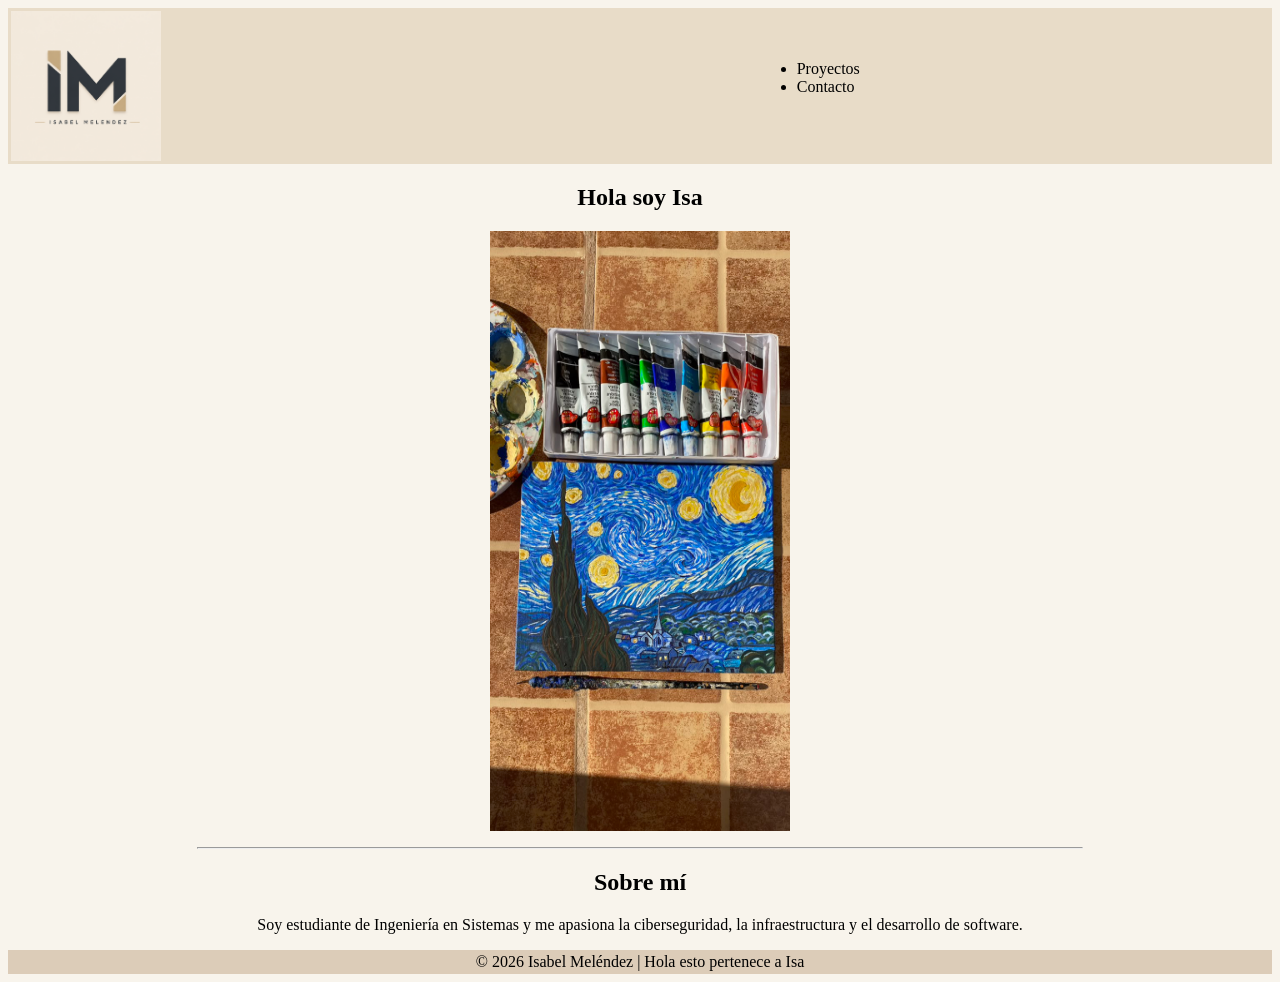
==== index.html @ e3bbd280 "agrego colores a mi plantilla" ====
<html>

<head>

    <!---meta tags----->
    <meta name="description" content="Soy Isabel Meléndez, estudiante de Ingeniería en Sistemas de la Universidad Mariano Gálvez (8.° semestre).">
    <meta property="og:type" content="website">
    <meta property="og:locale" content="es_ES || es_GT">

    <title>Bienvenido | Isabel Melendez</title>

</head>

<body bgcolor="#F8F4EC">

    <header>
        <table width="100%" bgcolor="#E8DCC8">
            <tr>
                <td>
                    <a href="../">
                        <img src="./logoIsa.png" alt="Logo de IsaCode" width="150" height="150">
                    </a>
                </td>

                <td align="left">
                    <nav>
                        <ul>
                            <li>Proyectos</li>
                            <li>Contacto</li>
                        </ul>
                    </nav>
                </td>
            </tr>
        </table>
    </header>

    <main>

        <section>
            <h1 align="center">Hola soy Isa</h1>

            <p align="center">
                <img src="./hola.jpeg" width="300" height="600">
            </p>
        </section>

        <hr width="70%"> <!-- Aquí agregué el Horizontal Rule dividiendo mis secciones -->

        <section>
            <h2 align="center">Sobre mí</h2>

            <p align="center">
                Soy estudiante de Ingeniería en Sistemas y me apasiona la
                ciberseguridad, la infraestructura y el desarrollo de software.
            </p>
        </section>

    </main>

    <footer>
        <table width="100%" bgcolor="#DCCCB8">
            <tr>
                <td align="center">
                    <p>&copy; 2026 Isabel Meléndez | Hola esto pertenece a Isa</p>
                </td>
            </tr>
        </table>
    </footer>

    <script>
        console.log("Hola mundo");
    </script>

</body>

</html>
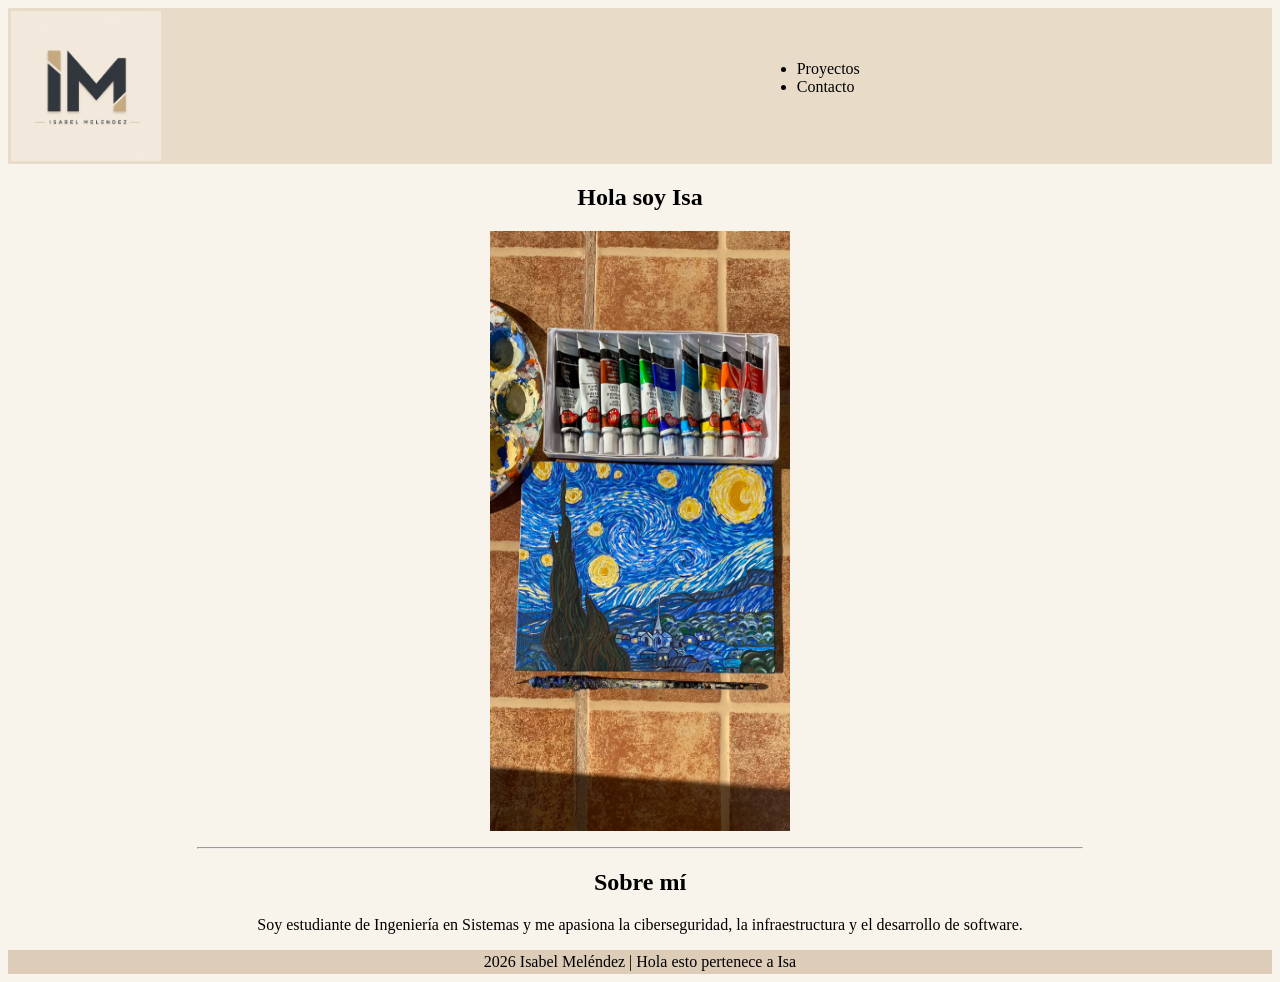
==== commit ecb43ef2: "Agregando cambios" ====
--- a/index.html
+++ b/index.html
@@ -61,7 +61,7 @@
         <table width="100%" bgcolor="#DCCCB8">
             <tr>
                 <td align="center">
-                    <p>&copy; 2026 Isabel Meléndez | Hola esto pertenece a Isa</p>
+                    <p>2026 Isabel Meléndez | Hola esto pertenece a Isa</p>
                 </td>
             </tr>
         </table>
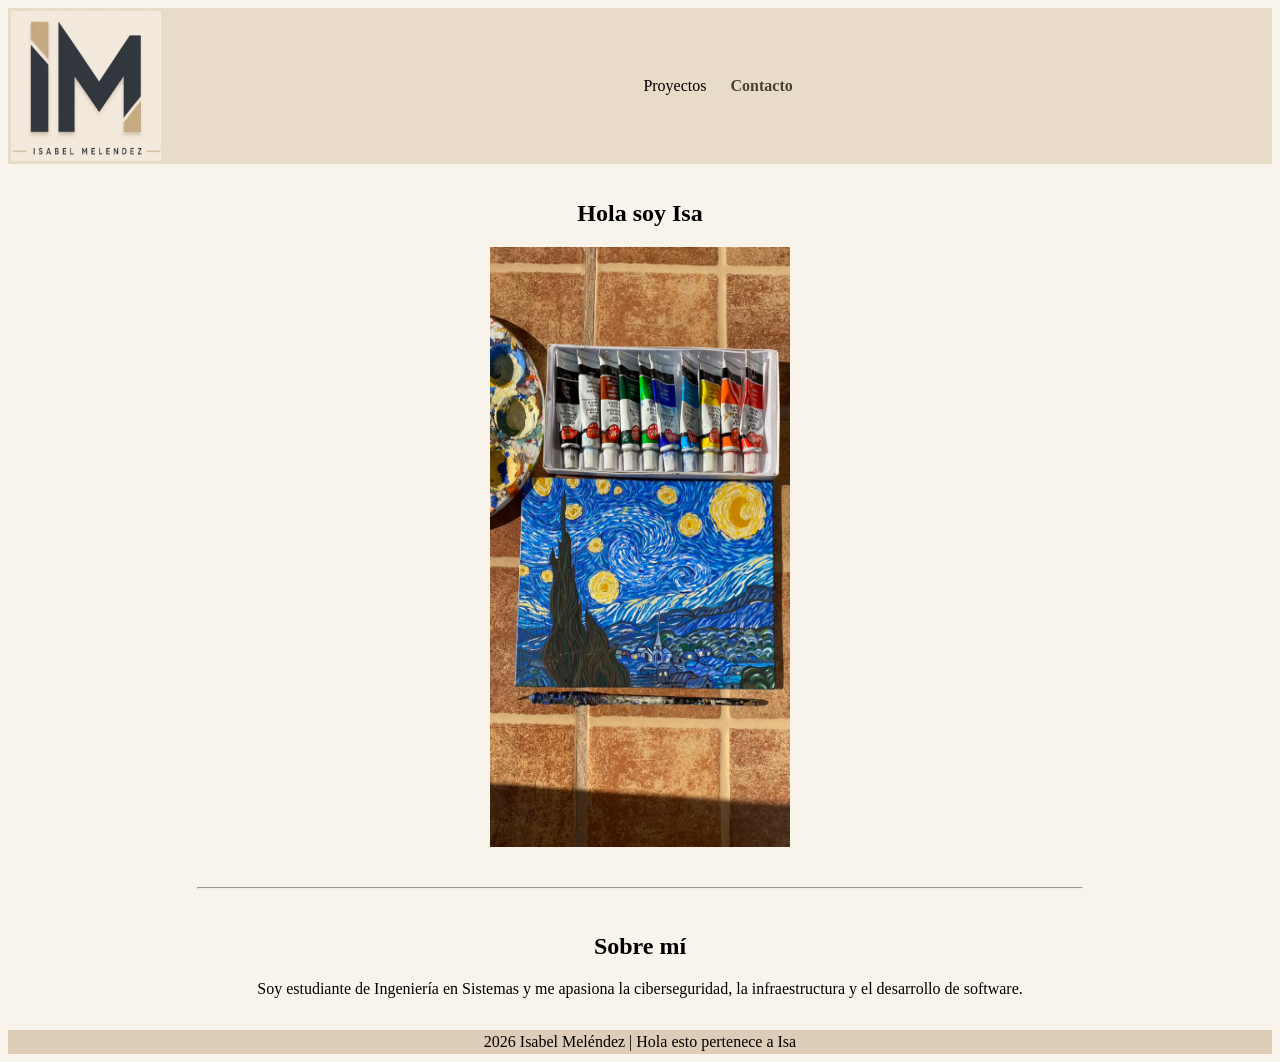
==== commit c6e75e69: "Haciendo cambios a mi index" ====
--- a/index.html
+++ b/index.html
@@ -3,11 +3,36 @@
 <head>
 
     <!---meta tags----->
+    <meta charset="UTF-8">
     <meta name="description" content="Soy Isabel Meléndez, estudiante de Ingeniería en Sistemas de la Universidad Mariano Gálvez (8.° semestre).">
     <meta property="og:type" content="website">
     <meta property="og:locale" content="es_ES || es_GT">
 
     <title>Bienvenido | Isabel Melendez</title>
+
+    <style>
+        nav ul {
+            list-style: none;
+            display: flex;
+            gap: 24px;
+            margin: 0;
+            padding: 0;
+        }
+
+        nav a {
+            text-decoration: none;
+            color: #4A3F35;
+            font-weight: bold;
+        }
+
+        nav a:hover {
+            text-decoration: underline;
+        }
+
+        section {
+            padding: 16px;
+        }
+    </style>
 
 </head>
 
@@ -26,7 +51,7 @@
                     <nav>
                         <ul>
                             <li>Proyectos</li>
-                            <li>Contacto</li>
+                            <li><a href="Formulario.html">Contacto</a></li>
                         </ul>
                     </nav>
                 </td>
@@ -73,4 +98,4 @@
 
 </body>
 
-</html>+</html>
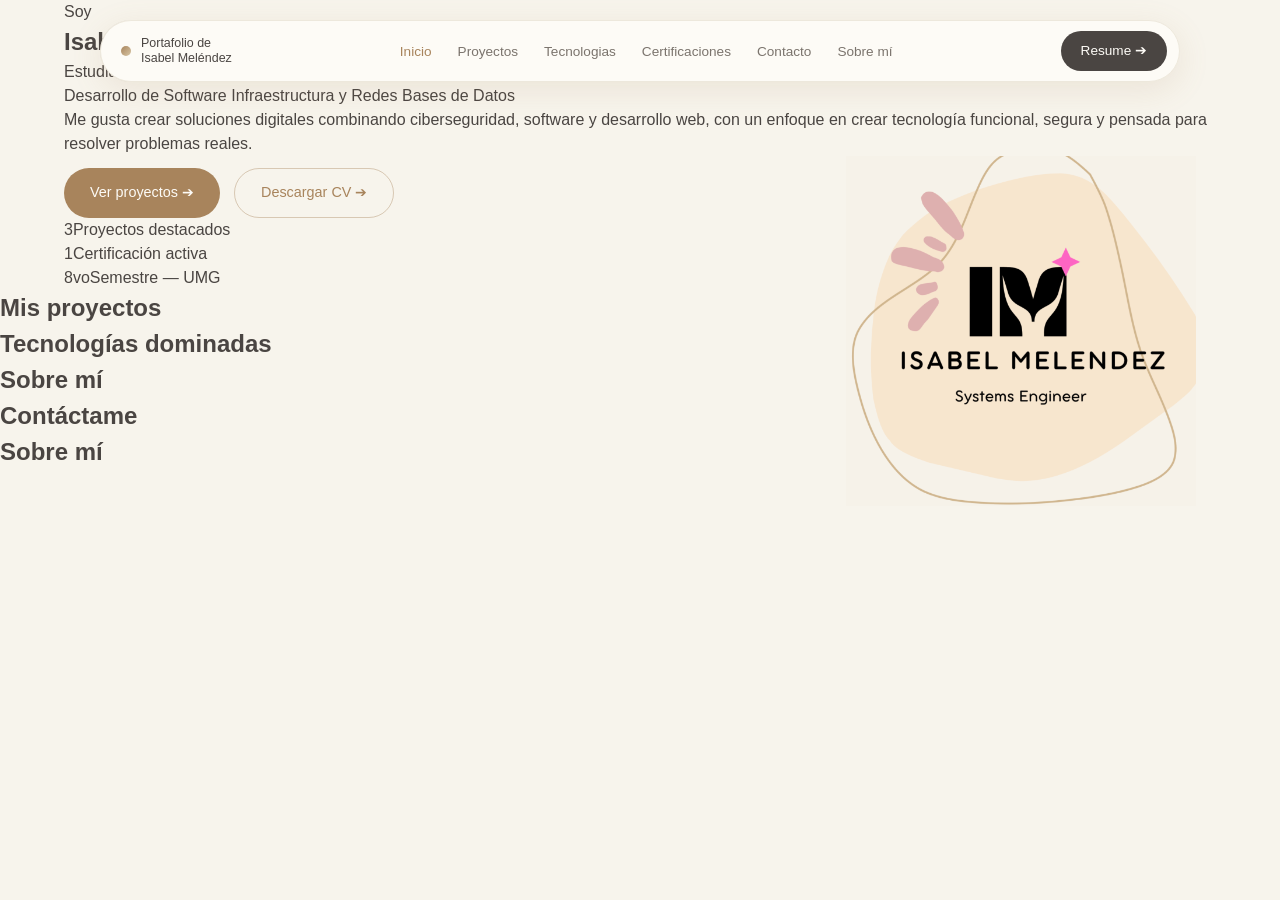
==== commit 9c32de3a: "Subiendo mis cambios" ====
--- a/index.html
+++ b/index.html
@@ -1,101 +1,106 @@
-<html>
-
+<!DOCTYPE html>
+<html lang="en">
 <head>
-
-    <!---meta tags----->
     <meta charset="UTF-8">
-    <meta name="description" content="Soy Isabel Meléndez, estudiante de Ingeniería en Sistemas de la Universidad Mariano Gálvez (8.° semestre).">
-    <meta property="og:type" content="website">
-    <meta property="og:locale" content="es_ES || es_GT">
-
-    <title>Bienvenido | Isabel Melendez</title>
-
-    <style>
-        nav ul {
-            list-style: none;
-            display: flex;
-            gap: 24px;
-            margin: 0;
-            padding: 0;
-        }
-
-        nav a {
-            text-decoration: none;
-            color: #4A3F35;
-            font-weight: bold;
-        }
-
-        nav a:hover {
-            text-decoration: underline;
-        }
-
-        section {
-            padding: 16px;
-        }
-    </style>
+    <meta name="viewport" content="width=device-width, initial-scale=1.0">
+    <title>Bienvenido | Isabel Meléndez </title>
+    <link rel="LogoIsa Icon" href="img/LogoIsa.png" type="image/png">
+    <link rel="stylesheet" href="style.css">
 
 </head>
+<body>
+    <header class="navbar" id="navbar">
+  <nav class="barra-nav">
+    <!-- el # lo que hace es declararlos como elementos unicos al momento de buscarlos -->
+    <a href="#inicio" class="nav-logo">
+      <span class="circulo-dec"></span>
+      <span class="texto-complementario">Portafolio de<br>Isabel Meléndez</span>
+    </a>
 
-<body bgcolor="#F8F4EC">
+    <ul class="nav-links" id="navLinks">
+      <li><a href="#inicio" class="nav-link active" data-nav>Inicio</a></li>
+      <li><a href="#proyectos" class="nav-link" data-nav>Proyectos</a></li>
+      <li><a href="#tecnologias" class="nav-link" data-nav>Tecnologias</a></li>
+      <li><a href="#certificaciones" class="nav-link" data-nav>Certificaciones</a></li>
+      <li><a href="#contacto" class="nav-link" data-nav>Contacto</a></li>
+      <li><a href="#sobre-mi" class="nav-link" data-nav>Sobre mí</a></li>
+    </ul>
 
-    <header>
-        <table width="100%" bgcolor="#E8DCC8">
-            <tr>
-                <td>
-                    <a href="../">
-                        <img src="./logoIsa.png" alt="Logo de IsaCode" width="150" height="150">
-                    </a>
-                </td>
-
-                <td align="left">
-                    <nav>
-                        <ul>
-                            <li>Proyectos</li>
-                            <li><a href="Formulario.html">Contacto</a></li>
-                        </ul>
-                    </nav>
-                </td>
-            </tr>
-        </table>
-    </header>
+    <div class="nav-acciones">
+      <a href="recursos/CV2026_ISABEL MELENDEZ_OF.pdf" class="btn-curriculum" download>
+        Resume ➔
+      </a>
+      <button class="nav-toggle" id="navToggle" aria-label="Abrir menú">
+        <span></span><span></span><span></span>
+      </button>
+    </div>
+  </nav>
+</header>
 
     <main>
 
-        <section>
-            <h1 align="center">Hola soy Isa</h1>
+    <!-- ======== HERO O INICIO ================== -->
 
-            <p align="center">
-                <img src="./hola.jpeg" width="300" height="600">
-            </p>
-        </section>
+  <section id="inicio" class="inicio">
+  <div class="inicio-contenido">
+    <p class="saludo">Soy</p>
+    <h1><span>Isabel</span> Meléndez</h1>
+    <span class="tag-role">Estudiante de Ingeniería en Sistemas</span>
 
-        <hr width="70%"> <!-- Aquí agregué el Horizontal Rule dividiendo mis secciones -->
+    <div class="skill-row">
+      <span class="pill">Desarrollo de Software</span>
+      <span class="pill">Infraestructura y Redes</span>
+      <span class="pill">Bases de Datos</span>
+    </div>
 
-        <section>
-            <h2 align="center">Sobre mí</h2>
+    <p class="inicio-text">
+      Me gusta crear soluciones digitales combinando ciberseguridad, software y desarrollo web, con un enfoque en crear tecnología funcional, segura y pensada para resolver problemas reales.
+    </p>
 
-            <p align="center">
-                Soy estudiante de Ingeniería en Sistemas y me apasiona la
-                ciberseguridad, la infraestructura y el desarrollo de software.
-            </p>
-        </section>
+    <div class="gif-logo">
+      <img src="recursos/Logo.gif" alt="gif-logo">
+    </div>
 
-    </main>
+    <div class="btn-row">
+      <a href="#proyectos" class="btn btn--proyecto">Ver proyectos ➔</a>
+      <a href="CV2026_ISABEL MELENDEZ_OF.pdf" class="btn btn--cv" download>Descargar CV ➔</a>
+    </div>
 
-    <footer>
-        <table width="100%" bgcolor="#DCCCB8">
-            <tr>
-                <td align="center">
-                    <p>2026 Isabel Meléndez | Hola esto pertenece a Isa</p>
-                </td>
-            </tr>
-        </table>
-    </footer>
+    <div class="estadisticas">
+      <div class="stadistica"><span class="stat-num">3</span><span class="stat-label">Proyectos destacados</span></div>
+      <div class="stadistica"><span class="stat-num">1</span><span class="stat-label">Certificación activa</span></div>
+      <div class="stadistica"><span class="stat-num">8vo</span><span class="stat-label">Semestre — UMG</span></div>
+    </div>
+  </div>
+</section>
 
-    <script>
-        console.log("Hola mundo");
-    </script>
+  <section id="proyectos" class="proyectos">
+    <h2>Mis proyectos</h2>
+  </section>
+
+  <section id="tecnologias" class="habilidades">
+    <h2>Tecnologías dominadas</h2>
+  </section>
+
+  <section id="certificaciones" class="certificaciones">
+    <h2>Sobre mí</h2>
+  </section>
+
+  <section id="contacto" class="contacto">
+    <h2>Contáctame</h2>
+  </section>
+
+
+  <section id="sobre-mi" class="sobre-mi">
+    <h2>Sobre mí</h2>
+  </section>
+
+
+</main>
+
 
 </body>
-
-</html>
+   
+    
+</body>
+</html>
--- a/style.css
+++ b/style.css
@@ -0,0 +1,191 @@
+
+/* mis variables globales para mi paleta de colores y bordes :) */
+:root {
+  --cream:        #F7F4EC;
+  --cream-light:  #FDFBF6;
+  --cream-deep:   #EDE8DC;
+  --ink:          #4A4542;
+  --ink-soft:     #7B746D;
+  --accent:       #A8845C;
+  --accent-dark:  #8E6E4B;
+  --accent-soft:  #D8C6A5;
+  --accent-soft-2:#C8B28C; 
+  --titulo-font: 'Playfair Display', serif;   
+  --texto-font:  'Inter', sans-serif;        
+  --codigo-font: 'DM Mono', monospace; 
+  --borde-grande: 32px;   
+  --borde-medio:  20px;  
+  --borde-peque:  12px;   
+  --sombra-suave: 0 8px 32px rgba(168,132,92,0.14);  
+  --sombra-fuerte: 0 24px 64px rgba(168,132,92,0.20); 
+
+}
+*{ /*siguiendo el modelo de cajas*/
+    padding:0;
+    margin:0;
+    box-sizing: border-box;
+}
+
+html{ scroll-behavior: smooth; }
+
+body{
+  font-family: var(--texto-font);
+  background: var(--cream);
+  color: var(--ink);
+  line-height: 1.5;
+  overflow-x: hidden;
+}
+
+img{ max-width:100%; display:block; }
+
+a{ text-decoration:none; color:inherit; }
+
+.inicio{
+  max-width: 1200px;
+  margin: 0 auto;
+  padding: 0 24px;
+}
+
+.gif-logo img {
+  width: 350px;
+  height: 350px;
+  float: right;
+  margin-right: 20px; 
+}
+
+/* =========================================================
+   BOTONES
+   ========================================================= */
+.btn{
+  display:inline-flex; align-items:center; gap:8px;
+  padding: 13px 26px;
+  border-radius: 999px;
+  font-size: 0.9rem;
+  font-weight: 500;
+  border: none;
+  cursor: pointer;
+  transition: all .25s ease;
+  white-space: nowrap;
+}
+.btn--proyecto{ background: var(--accent); color: var(--cream-light); }
+.btn--proyecto:hover{ background: var(--accent-dark); transform: translateY(-2px); }
+.btn--cv{
+  background: transparent;
+  color: var(--accent);
+  border: 1px solid rgba(168,132,92,0.4);
+}
+.btn--cv:hover{ background: rgba(168,132,92,0.08); }
+.btn--sm{ padding: 10px 20px; font-size: 0.82rem; }
+.btn--lg{ padding: 18px 40px; font-size: 1rem; }
+.btn--icon-only{ padding: 12px; border-radius: 50%; }
+
+.btn-row{ display:flex; gap:14px; flex-wrap:wrap; margin-top: 12px; }
+
+/* =========================================================
+   NAVBAR FLOTANTE
+   ========================================================= */
+.navbar{
+  position: fixed; top: 20px; left: 0; right: 0;
+  z-index: 100;
+  display:flex; justify-content:center;
+  padding: 0 20px;
+}
+
+.barra-nav{
+  width:100%;
+  max-width: 1080px;
+  display:flex; align-items:center; justify-content:space-between;
+  gap: 20px;
+  background: var(--cream-light);
+  backdrop-filter: blur(16px);
+  border: 1px solid var(--cream-deep);
+  border-radius: 999px;
+  padding: 10px 12px 10px 20px;
+  box-shadow: var(--sombra-suave);
+  transition: box-shadow .3s ease;
+}
+
+.navbar.is-scrolled .barra-nav{ box-shadow: 0 12px 40px var(--accent-dark); }
+
+.nav-logo{ display:flex; align-items:center; gap:10px; flex-shrink:0; }
+.circulo-dec{
+  width:10px; height:10px; border-radius:50%;
+  background: linear-gradient(135deg, var(--accent), var(--accent-soft));
+  flex-shrink:0;
+  animation: pulso 1.5s infinite;
+}
+.texto-complementario{
+  font-family: var(--font-body);
+  font-size: 0.78rem;
+  line-height: 1.25;
+  color: var(--ink);
+  font-weight: 500;
+}
+
+.nav-links{
+  list-style:none;
+  display:flex; align-items:center; gap: 26px;
+}
+.nav-link{
+  font-size: 0.85rem;
+  color: var(--ink-soft);
+  transition: color .2s ease;
+  position:relative;
+}
+.nav-link:hover{ color: var(--accent); }
+.nav-link.active{ color: var(--accent); font-weight:500; }
+
+.nav-actions{ display:flex; align-items:center; gap:10px; }
+
+.btn-curriculum{
+  display:inline-flex; align-items:center; gap:6px;
+  background: var(--ink);
+  color: var(--cream-light);
+  padding: 10px 20px;
+  border-radius: 999px;
+  font-size: 0.85rem;
+  font-weight: 500;
+  transition: background .2s ease;
+}
+.btn-resume:hover{ background:var(--ink)}
+
+.nav-toggle{
+  display:none;
+  flex-direction: column;
+  gap: 5px;
+  background:none; border:none; cursor:pointer;
+  padding: 8px;
+}
+.nav-toggle span{
+  width: 20px; height: 2px;
+  background: var(--ink);
+  border-radius: 2px;
+}
+
+@media (max-width: 880px){ /*esto lo utilizo para el redimensionamiento de pantallas pequeñas y asi sea responsive en cualquier dispositivo  */
+  .nav-links{
+    position: absolute;
+    top: calc(100% + 10px);
+    left: 0; right: 0;
+    flex-direction: column;
+    align-items: flex-start;
+    gap: 4px;
+    background: rgba(253,251,246,0.98);
+    border: 1px solid rgba(168,132,92,0.14);
+    border-radius: 24px;
+    padding: 14px 22px;
+    box-shadow: var(--shadow-soft);
+    display:none;
+  }
+  .nav-links.is-open{ display:flex; }
+  .nav-link{ padding: 8px 0; width:100%; }
+  .btn-curriculum span{ display:none; }
+  .nav-toggle{ display:flex; }
+}
+
+/* para la animacion de pulso de mi navbar la chibolita */
+@keyframes pulso {
+    0% { opacity: 1; }
+    50% { opacity: 0.4; }
+    100% { opacity: 1; }
+}
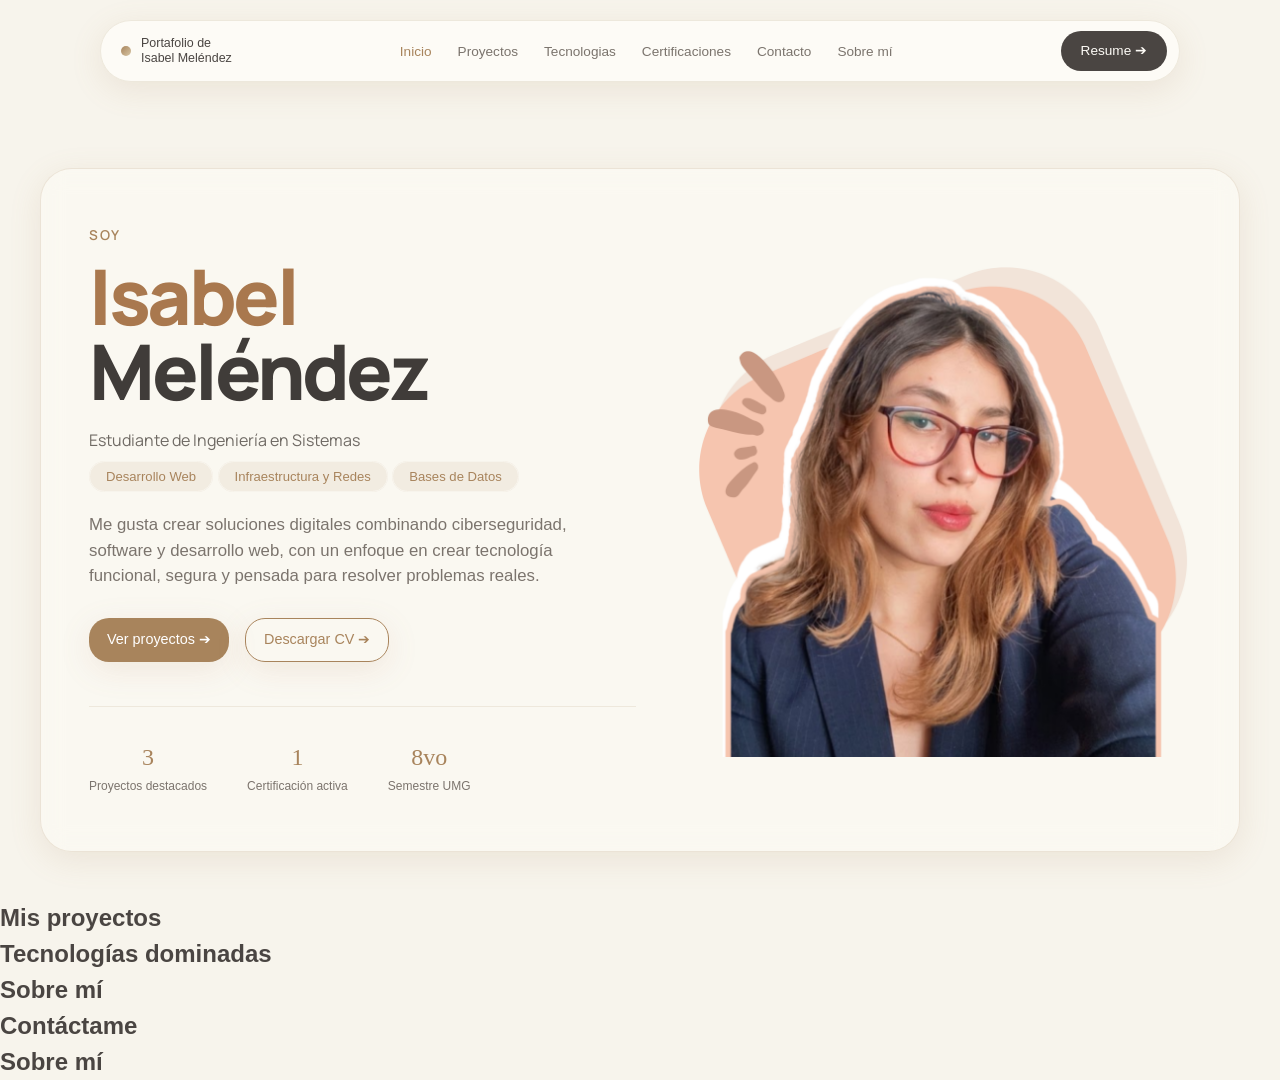
==== commit f07a97f0: "Subiendo mi hero" ====
--- a/index.html
+++ b/index.html
@@ -4,6 +4,10 @@
     <meta charset="UTF-8">
     <meta name="viewport" content="width=device-width, initial-scale=1.0">
     <title>Bienvenido | Isabel Meléndez </title>
+    <!-- importo mis librerias para mi fuente -->
+    <link rel="preconnect" href="https://fonts.googleapis.com">
+    <link rel="preconnect" href="https://fonts.gstatic.com" crossorigin>
+    <link href="https://fonts.googleapis.com/css2?family=Manrope:wght@400;500;600;700;800&display=swap" rel="stylesheet">
     <link rel="LogoIsa Icon" href="img/LogoIsa.png" type="image/png">
     <link rel="stylesheet" href="style.css">
 
@@ -38,41 +42,55 @@
 </header>
 
     <main>
+      <section id="inicio" class="presentacion">
+  <div class="contenedor-seccion grid-presentacion">
 
-    <!-- ======== HERO O INICIO ================== -->
+    <div class="texto-presentacion">
+      <span class="desc">Soy</span>
+      <h1 class="titulo"><span>Isabel</span> Meléndez</h1>
+      <span class="rol-tag">Estudiante de Ingeniería en Sistemas</span>
 
-  <section id="inicio" class="inicio">
-  <div class="inicio-contenido">
-    <p class="saludo">Soy</p>
-    <h1><span>Isabel</span> Meléndez</h1>
-    <span class="tag-role">Estudiante de Ingeniería en Sistemas</span>
+      <div class="fila-etiquetas">
+        <span class="etiqueta">Desarrollo Web</span>
+        <span class="etiqueta">Infraestructura y Redes</span>
+        <span class="etiqueta">Bases de Datos</span>
+      </div>
 
-    <div class="skill-row">
-      <span class="pill">Desarrollo de Software</span>
-      <span class="pill">Infraestructura y Redes</span>
-      <span class="pill">Bases de Datos</span>
+      <p class="descripcion-presentacion">
+        Me gusta crear soluciones digitales combinando ciberseguridad, software y desarrollo web,
+        con un enfoque en crear tecnología funcional, segura y pensada para resolver problemas reales.
+      </p>
+
+      <div class="fila-botones">
+        <a href="#proyectos" class="btn btn--proyectos">Ver proyectos ➔</a>
+        <a href="CV2026_ISABEL MELENDEZ_OF.pdf" class="btn btn--cv" download>Descargar CV ➔</a>
+      </div>
+
+      <div class="fila-estadisticas">
+        <div class="estadistica">
+          <span class="numero-estadistica">3</span>
+          <span class="etiqueta-estadistica">Proyectos destacados</span>
+        </div>
+        <div class="estadistica">
+          <span class="numero-estadistica">1</span>
+          <span class="etiqueta-estadistica">Certificación activa</span>
+        </div>
+        <div class="estadistica">
+          <span class="numero-estadistica">8vo</span>
+          <span class="etiqueta-estadistica">Semestre UMG</span>
+        </div>
+      </div>
+    </div><!-- cierra texto-presentacion -->
+
+    <div class="logoPrincipal">
+      <img src="recursos/Isa.png" alt="Isabel Meléndez" class="gif-logo">
     </div>
 
-    <p class="inicio-text">
-      Me gusta crear soluciones digitales combinando ciberseguridad, software y desarrollo web, con un enfoque en crear tecnología funcional, segura y pensada para resolver problemas reales.
-    </p>
+  </div><!-- cierra contenedor-seccion grid-presentacion -->
+</section>
+    </main>
 
-    <div class="gif-logo">
-      <img src="recursos/Logo.gif" alt="gif-logo">
-    </div>
 
-    <div class="btn-row">
-      <a href="#proyectos" class="btn btn--proyecto">Ver proyectos ➔</a>
-      <a href="CV2026_ISABEL MELENDEZ_OF.pdf" class="btn btn--cv" download>Descargar CV ➔</a>
-    </div>
-
-    <div class="estadisticas">
-      <div class="stadistica"><span class="stat-num">3</span><span class="stat-label">Proyectos destacados</span></div>
-      <div class="stadistica"><span class="stat-num">1</span><span class="stat-label">Certificación activa</span></div>
-      <div class="stadistica"><span class="stat-num">8vo</span><span class="stat-label">Semestre — UMG</span></div>
-    </div>
-  </div>
-</section>
 
   <section id="proyectos" class="proyectos">
     <h2>Mis proyectos</h2>
--- a/style.css
+++ b/style.css
@@ -1,5 +1,5 @@
-
 /* mis variables globales para mi paleta de colores y bordes :) */
+@import url('https://fonts.googleapis.com/css2?family=Manrope:wght@400;500;600;700;800&display=swap');
 :root {
   --cream:        #F7F4EC;
   --cream-light:  #FDFBF6;
@@ -46,13 +46,6 @@
   padding: 0 24px;
 }
 
-.gif-logo img {
-  width: 350px;
-  height: 350px;
-  float: right;
-  margin-right: 20px; 
-}
-
 /* =========================================================
    BOTONES
    ========================================================= */
@@ -79,8 +72,6 @@
 .btn--lg{ padding: 18px 40px; font-size: 1rem; }
 .btn--icon-only{ padding: 12px; border-radius: 50%; }
 
-.btn-row{ display:flex; gap:14px; flex-wrap:wrap; margin-top: 12px; }
-
 /* =========================================================
    NAVBAR FLOTANTE
    ========================================================= */
@@ -135,7 +126,7 @@
 .nav-link:hover{ color: var(--accent); }
 .nav-link.active{ color: var(--accent); font-weight:500; }
 
-.nav-actions{ display:flex; align-items:center; gap:10px; }
+.nav-acciones{ display:flex; align-items:center; gap:10px; }
 
 .btn-curriculum{
   display:inline-flex; align-items:center; gap:6px;
@@ -147,7 +138,7 @@
   font-weight: 500;
   transition: background .2s ease;
 }
-.btn-resume:hover{ background:var(--ink)}
+.btn-curriculum:hover{ background:var(--accent-dark); }
 
 .nav-toggle{
   display:none;
@@ -162,7 +153,7 @@
   border-radius: 2px;
 }
 
-@media (max-width: 880px){ /*esto lo utilizo para el redimensionamiento de pantallas pequeñas y asi sea responsive en cualquier dispositivo  */
+@media (max-width: 880px){ /*esto lo utilizo para el redimensionamiento de pantallas pequeñas con menu hamburguesa y asi sea responsive en cualquier dispositivo  */
   .nav-links{
     position: absolute;
     top: calc(100% + 10px);
@@ -174,7 +165,7 @@
     border: 1px solid rgba(168,132,92,0.14);
     border-radius: 24px;
     padding: 14px 22px;
-    box-shadow: var(--shadow-soft);
+    box-shadow: var(--sombra-suave);
     display:none;
   }
   .nav-links.is-open{ display:flex; }
@@ -188,4 +179,212 @@
     0% { opacity: 1; }
     50% { opacity: 0.4; }
     100% { opacity: 1; }
+}
+
+/* =========================================================
+   PRESENTACIÓN (Inicio)
+   ========================================================= */
+.presentacion {
+  position: relative;
+  min-height: 100vh;
+  display: flex;
+  align-items: center;
+  padding-top: 120px;
+  overflow: hidden;
+}
+
+/* --- grid principal --- */
+
+.contenedor-seccion.grid-presentacion {
+  display: grid;
+  grid-template-columns: 1fr;
+  gap: 60px;
+  align-items: center;
+  padding-bottom: 60px;
+  max-width: 1200px;
+  margin: 0 auto;
+  padding-left: 24px;
+  padding-right: 24px;
+
+  /* --- capa de atras para el fondo --- */
+  background: rgba(253, 251, 246, 0.55);
+  border: 1px solid rgba(168, 132, 92, 0.18);
+  border-radius: var(--borde-grande);
+  backdrop-filter: blur(12px);
+  -webkit-backdrop-filter: blur(12px);
+  box-shadow: var(--sombra-suave);
+  padding: 56px 48px;
+}
+
+@media (min-width: 960px) {
+  .contenedor-seccion.grid-presentacion {
+    grid-template-columns: 1.05fr 0.95fr;
+  }
+}
+
+/* --- texto de presentación --- */
+.texto-presentacion {
+  max-width: 600px;
+}
+
+.desc {
+    font-family: 'Manrope', sans-serif;
+    font-size: 0.85rem;
+    font-weight: 600;
+    text-transform: uppercase;
+    letter-spacing: 0.12em;
+    color: var(--accent);
+    margin-bottom: 12px;
+    display: block;
+}
+
+.titulo {
+    font-family: 'Manrope', sans-serif;
+    font-weight: 800;
+    font-size: clamp(3rem, 6vw, 5.2rem);
+    line-height: 0.98;
+    letter-spacing: -0.045em;
+    margin-bottom: 20px;
+    color: #403c39;
+}
+
+.titulo span {
+    display: block;
+    color: #a9784e;
+    letter-spacing: -0.045em;
+}
+
+.rol-tag {
+    font-family: 'Manrope', sans-serif;
+    font-size: 1rem;
+    font-weight: 400;
+    color: #6f6a64;
+    display: block;
+    margin-top: 12px;
+}
+
+/* --- habilidades (etiquetas tipo pastilla) --- */
+.fila-etiquetas {
+  display: flex;
+  flex-wrap: wrap;
+  gap: 10px;
+  margin-bottom: 24px;
+    display: block;
+    margin-top: 12px;
+}
+.etiqueta {
+  padding: 7px 16px;
+  border-radius: 999px;
+  font-size: 0.82rem;
+  background: rgba(168,132,92,0.1);
+  border: 1px solid var(--cream);
+  color: var(--accent);
+}
+
+/* --- descripción --- */
+.descripcion-presentacion {
+  font-family: var(--texto-font);
+  color: var(--ink-soft);
+  font-size: 1.05rem;
+  max-width: 520px;
+  margin-bottom: 30px;
+}
+
+/* --- botones --- */
+.fila-botones {
+  display: flex;
+  gap: 16px;
+  flex-wrap: wrap;
+  margin-top: 20px;
+}
+.btn {
+  padding: 10px 18px;
+  border-radius: var(--borde-medio);
+  font-family: var(--texto-font);
+  font-size: 0.9rem;
+  font-weight: 500;
+  text-decoration: none;
+  transition: all 0.3s ease;
+}
+.btn--proyectos {
+  background: var(--accent);
+  color: #fff;
+  box-shadow: var(--sombra-suave);
+}
+.btn--proyectos:hover {
+  background: var(--accent-dark);
+}
+.btn--cv {
+  background: transparent;
+  border: 1px solid var(--accent);
+  color: var(--accent);
+  box-shadow: var(--sombra-suave);
+}
+.btn--ghost:hover {
+  background: var(--accent-soft);
+}
+
+/* --- estadísticas --- */
+.fila-estadisticas {
+  display: flex;
+  gap: 40px;
+  margin-top: 44px;
+  padding-top: 32px;
+  border-top: 1px solid rgba(168,132,92,0.15);
+  align-items: center;  
+  text-align: center;
+}
+.estadistica {
+  display: flex;
+  flex-direction: column;
+}
+.numero-estadistica {
+  font-family: var(--titulo-font);
+  font-size: 1.5rem;
+  color: var(--accent);
+}
+.etiqueta-estadistica {
+  font-family: var(--texto-font);
+  font-size: 0.75rem;
+  color: var(--ink-soft);
+  margin-top: 2px;
+}
+
+/* --- logo / gif --- */
+.logoPrincipal{
+  position: relative;
+  display: flex;
+  justify-content: center;
+  align-items: center;
+}
+
+.gif-logo{
+  width: min(800px, 90vw);
+  height: auto;
+  aspect-ratio: 1 / 1;
+}
+/* esto es para el manejo responsive asi mi foto se ve primero al cargarlo en tablet o celular */
+@media (max-width: 959px) {
+  .logoPrincipal {
+    order: -1; /* la foto sube arriba del texto en móvil/tablet */
+    margin-bottom: 20px;
+  }
+}
+
+@media (max-width: 600px) {
+  .titulo {
+    font-size: clamp(2.2rem, 10vw, 3rem);
+  }
+  .fila-estadisticas {
+    flex-wrap: wrap;
+    gap: 20px;
+  }
+  .fila-botones {
+    flex-direction: column;
+    width: 100%;
+  }
+  .btn {
+    width: 100%;
+    text-align: center;
+  }
 }
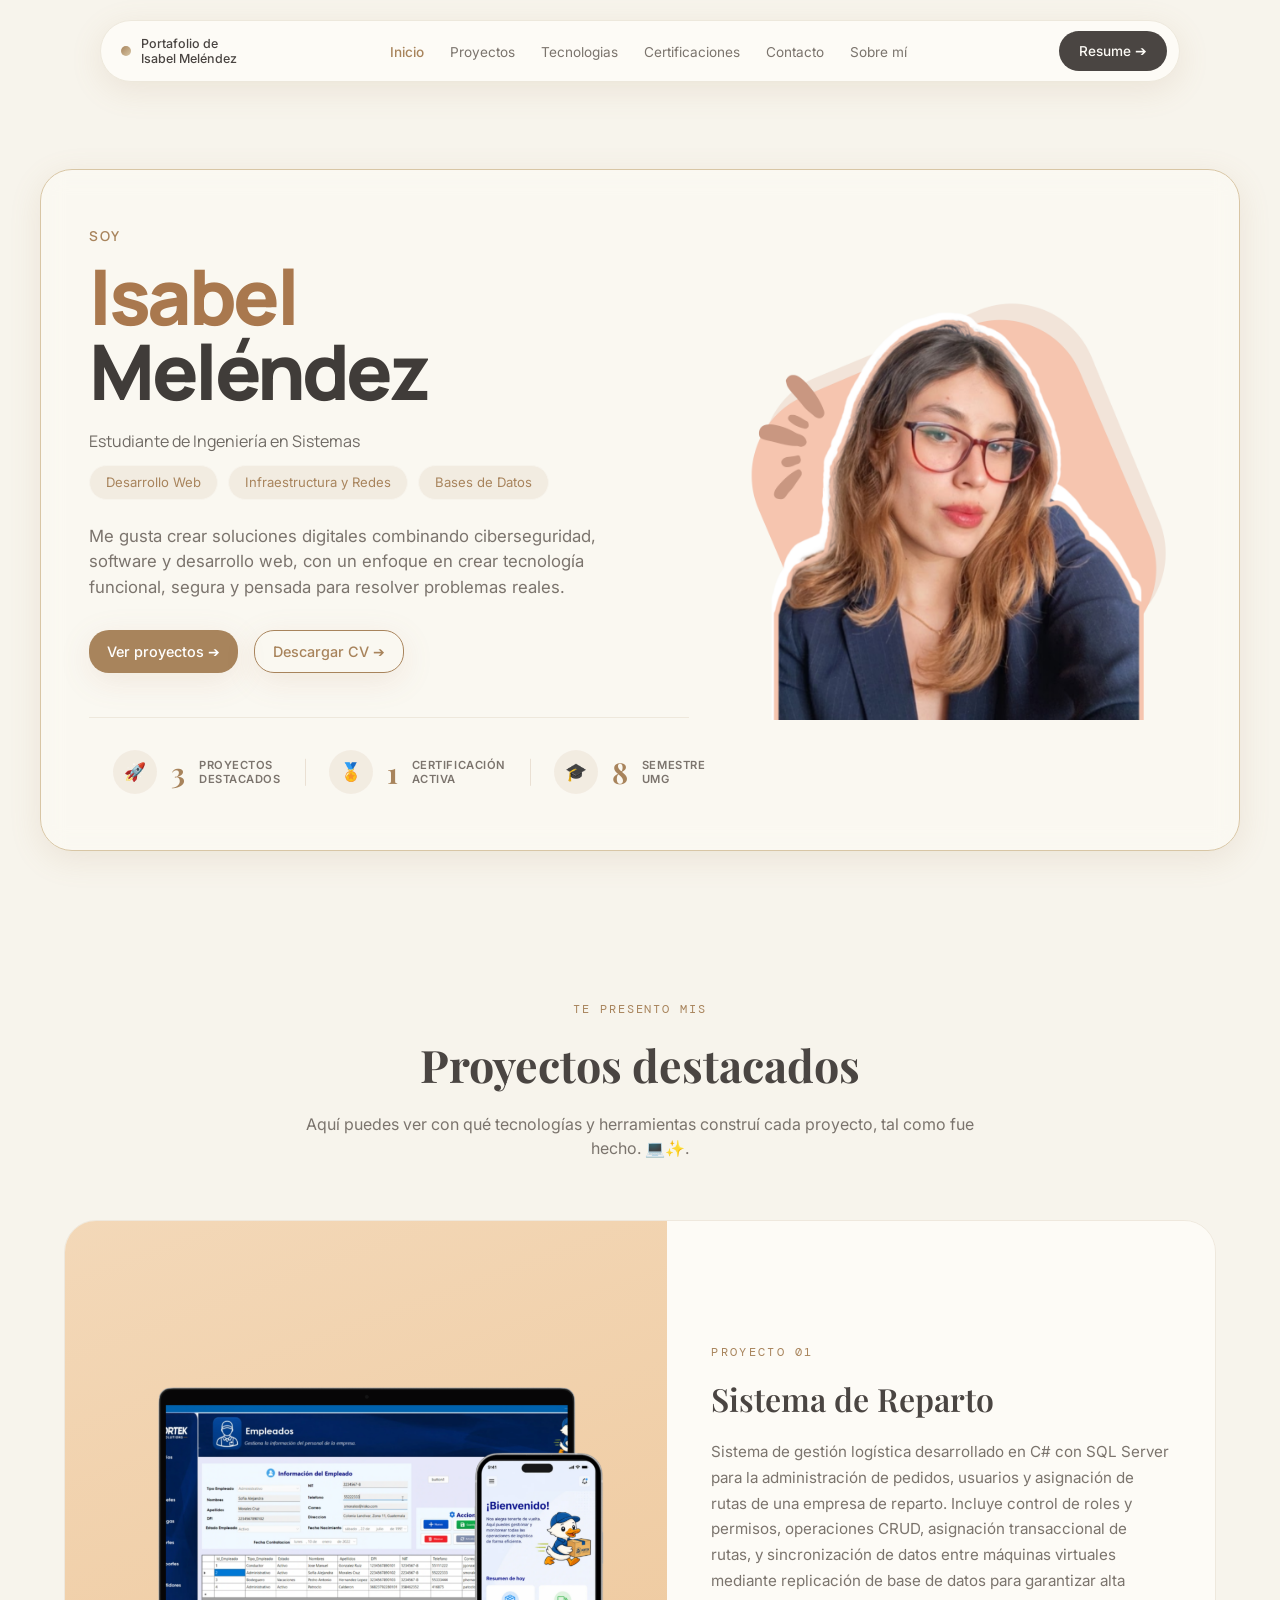
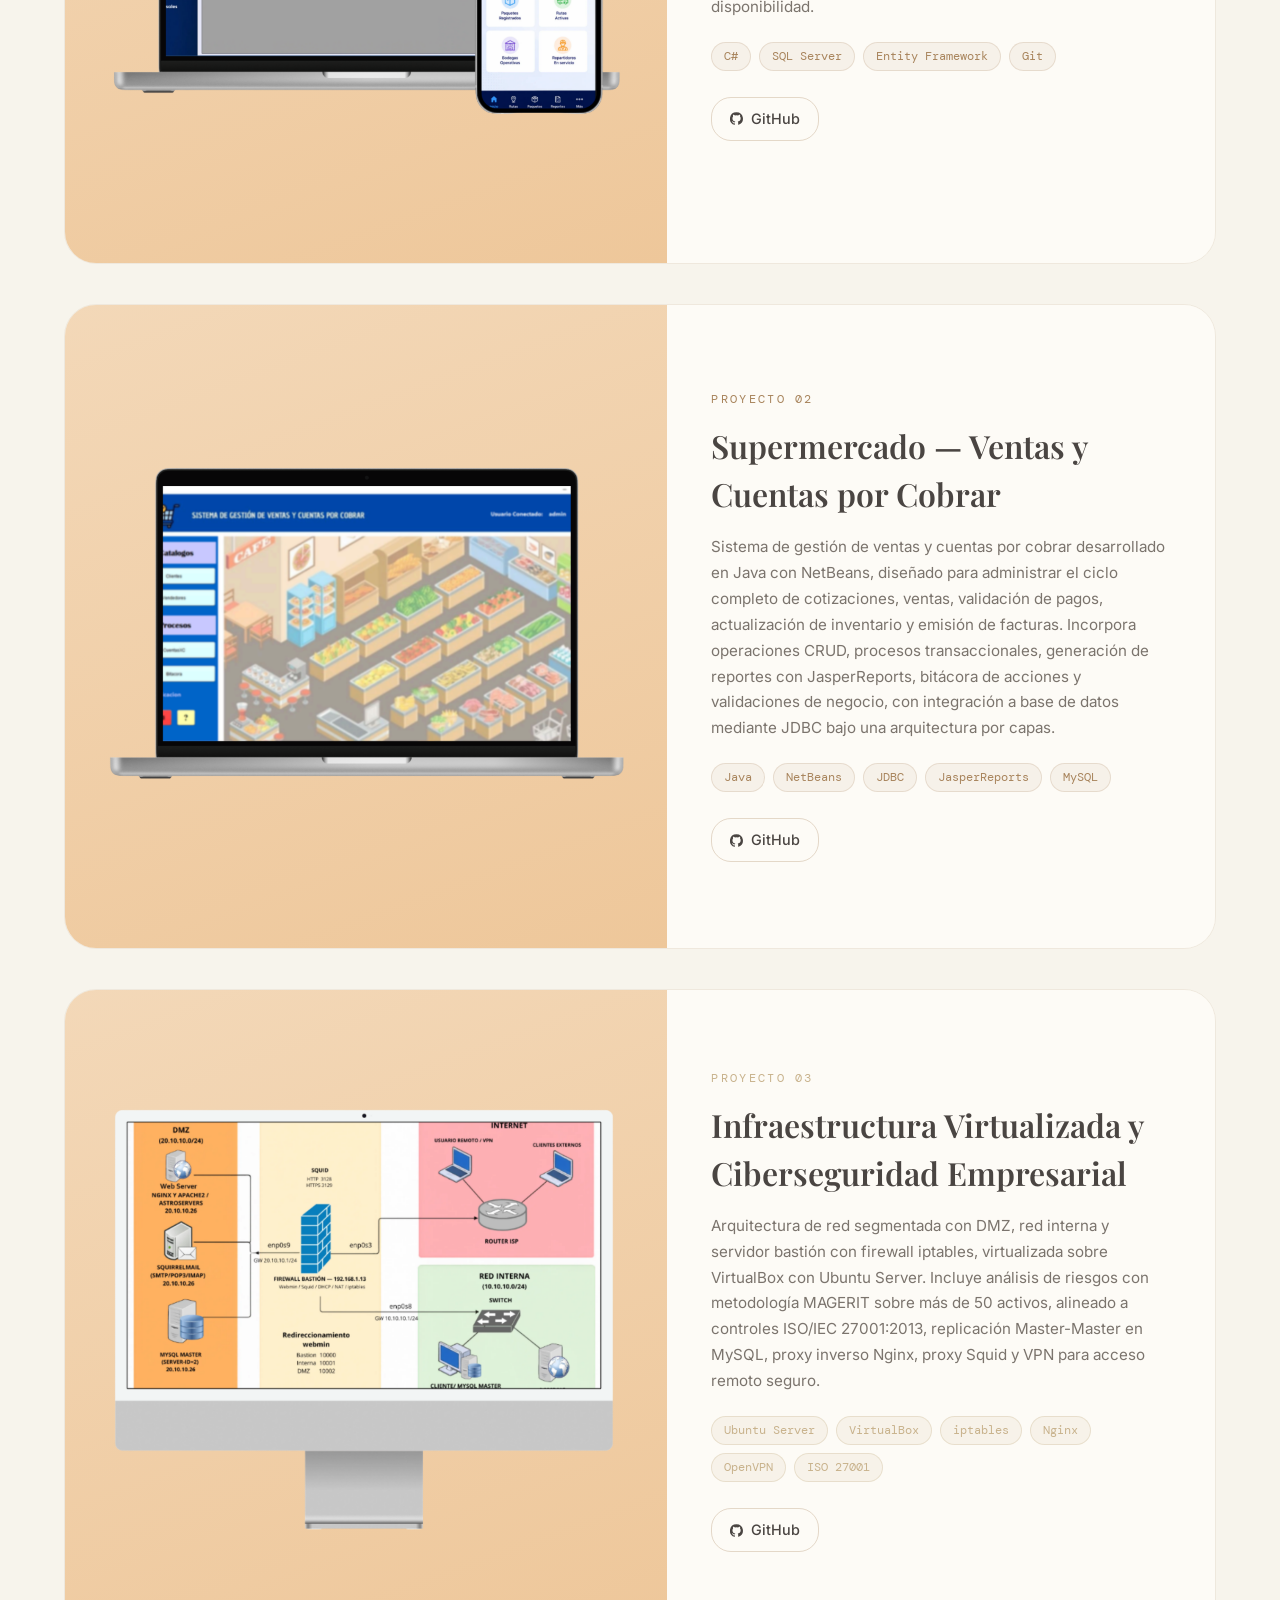
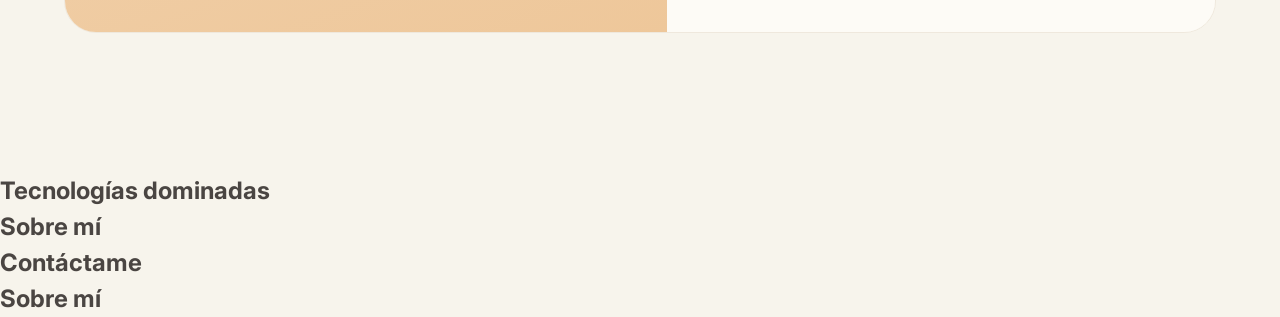
==== commit a360fdcf: "borrador proyectos" ====
--- a/index.html
+++ b/index.html
@@ -7,7 +7,7 @@
     <!-- importo mis librerias para mi fuente -->
     <link rel="preconnect" href="https://fonts.googleapis.com">
     <link rel="preconnect" href="https://fonts.gstatic.com" crossorigin>
-    <link href="https://fonts.googleapis.com/css2?family=Manrope:wght@400;500;600;700;800&display=swap" rel="stylesheet">
+    <link href="https://fonts.googleapis.com/css2?family=Manrope:wght@400;500;600;700;800&family=Playfair+Display:wght@400;500;600;700&family=Inter:wght@400;500;600&family=DM+Mono:wght@400;500&display=swap" rel="stylesheet">
     <link rel="LogoIsa Icon" href="img/LogoIsa.png" type="image/png">
     <link rel="stylesheet" href="style.css">
 
@@ -15,7 +15,6 @@
 <body>
     <header class="navbar" id="navbar">
   <nav class="barra-nav">
-    <!-- el # lo que hace es declararlos como elementos unicos al momento de buscarlos -->
     <a href="#inicio" class="nav-logo">
       <span class="circulo-dec"></span>
       <span class="texto-complementario">Portafolio de<br>Isabel Meléndez</span>
@@ -43,82 +42,187 @@
 
     <main>
       <section id="inicio" class="presentacion">
-  <div class="contenedor-seccion grid-presentacion">
-
-    <div class="texto-presentacion">
-      <span class="desc">Soy</span>
-      <h1 class="titulo"><span>Isabel</span> Meléndez</h1>
-      <span class="rol-tag">Estudiante de Ingeniería en Sistemas</span>
-
-      <div class="fila-etiquetas">
-        <span class="etiqueta">Desarrollo Web</span>
-        <span class="etiqueta">Infraestructura y Redes</span>
-        <span class="etiqueta">Bases de Datos</span>
-      </div>
-
-      <p class="descripcion-presentacion">
-        Me gusta crear soluciones digitales combinando ciberseguridad, software y desarrollo web,
-        con un enfoque en crear tecnología funcional, segura y pensada para resolver problemas reales.
-      </p>
-
-      <div class="fila-botones">
-        <a href="#proyectos" class="btn btn--proyectos">Ver proyectos ➔</a>
-        <a href="CV2026_ISABEL MELENDEZ_OF.pdf" class="btn btn--cv" download>Descargar CV ➔</a>
-      </div>
-
-      <div class="fila-estadisticas">
-        <div class="estadistica">
-          <span class="numero-estadistica">3</span>
-          <span class="etiqueta-estadistica">Proyectos destacados</span>
+        <div class="contenedor-seccion grid-presentacion">
+
+          <div class="texto-presentacion">
+            <span class="desc">Soy</span>
+            <h1 class="titulo"><span>Isabel</span> Meléndez</h1>
+            <span class="rol-tag">Estudiante de Ingeniería en Sistemas</span>
+
+            <div class="fila-etiquetas">
+              <span class="etiqueta">Desarrollo Web</span>
+              <span class="etiqueta">Infraestructura y Redes</span>
+              <span class="etiqueta">Bases de Datos</span>
+            </div>
+
+            <p class="descripcion-presentacion">
+              Me gusta crear soluciones digitales combinando ciberseguridad, software y desarrollo web,
+              con un enfoque en crear tecnología funcional, segura y pensada para resolver problemas reales.
+            </p>
+
+            <div class="fila-botones">
+              <a href="#proyectos" class="btn btn--proyectos">Ver proyectos ➔</a>
+              <a href="CV2026_ISABEL MELENDEZ_OF.pdf" class="btn btn--cv" download>Descargar CV ➔</a>
+            </div>
+
+            <div class="fila-estadisticas">
+              <div class="estadistica">
+                <div class="icono-estadistica">🚀</div>
+                <span class="numero-estadistica">3</span>
+                <span class="etiqueta-estadistica">Proyectos<br>destacados</span>
+              </div>
+
+              <div class="estadistica">
+                <div class="icono-estadistica">🏅</div>
+                <span class="numero-estadistica">1</span>
+                <span class="etiqueta-estadistica">Certificación<br>activa</span>
+              </div>
+
+              <div class="estadistica">
+                <div class="icono-estadistica">🎓</div>
+                <span class="numero-estadistica">8</span>
+                <span class="etiqueta-estadistica">Semestre<br>UMG</span>
+              </div>
+            </div>
+          </div><!-- cierra texto-presentacion -->
+
+          <div class="logoPrincipal">
+            <img src="recursos/Isa.png" alt="Isabel Meléndez" class="gif-logo">
+          </div>
+
+        </div><!-- cierra contenedor-seccion grid-presentacion -->
+      </section>
+
+      <!-- ============ PROYECTOS ============ -->
+      <section id="proyectos" class="projects">
+        <div class="section-inner">
+          <div class="section-head reveal">
+            <span class="eyebrow">Te presento mis </span>
+            <h2 class="section-title">Proyectos destacados</h2>
+            <p class="section-sub">Aquí puedes ver con qué tecnologías y herramientas construí cada proyecto, tal como fue hecho. 💻✨.</p>
+          </div>
+
+          <!-- ---- Proyecto 01 Reparto---- -->
+          <article class="project-panel project-panel--reparto reveal">
+            <div class="panel-visual">
+              <div class="device device--laptop">
+                <div class="device-screen">
+                  <img src="img/proy1.png" alt="Logo de CC" class="screen-img" />
+                </div>
+              </div>
+            </div>
+
+            <div class="panel-content">
+              <span class="project-index">Proyecto 01</span>
+              <h3 class="project-title">Sistema de Reparto</h3>
+              <p class="project-desc">
+                Sistema de gestión logística desarrollado en C# con SQL Server para la administración
+                de pedidos, usuarios y asignación de rutas de una empresa de reparto. Incluye control
+                de roles y permisos, operaciones CRUD, asignación transaccional de rutas, y sincronización
+                de datos entre máquinas virtuales mediante replicación de base de datos para garantizar
+                alta disponibilidad.
+              </p>
+              <div class="tag-row">
+                <span class="tag">C#</span><span class="tag">SQL Server</span>
+                <span class="tag">Entity Framework</span><span class="tag">Git</span>
+              </div>
+              <div class="btn-row">
+                <a href="https://github.com/IsabelMelendezz/Sistema_Gestion_2K26.git" target="_blank" rel="noopener" class="btn btn--ghost btn--sm">
+                  <!-- el vector de logo de github -->
+                  <svg width="13" height="13" viewBox="0 0 24 24" fill="currentColor"><path d="M12 .3a12 12 0 00-3.8 23.4c.6.1.8-.3.8-.6v-2.2c-3.3.7-4-1.6-4-1.6-.6-1.3-1.3-1.7-1.3-1.7-1.1-.7.1-.7.1-.7 1.2 0 1.8 1.2 1.8 1.2 1 1.8 2.8 1.3 3.5 1 .1-.8.4-1.3.8-1.6-2.7-.3-5.4-1.3-5.4-5.9 0-1.3.5-2.4 1.2-3.2-.1-.3-.5-1.5.1-3.2 0 0 1-.3 3.3 1.2a11.3 11.3 0 016 0c2.3-1.5 3.3-1.2 3.3-1.2.6 1.7.2 2.9.1 3.2.8.8 1.2 1.9 1.2 3.2 0 4.6-2.7 5.6-5.4 5.9.4.4.8 1.1.8 2.2v3.3c0 .3.2.7.8.6A12 12 0 0012 .3z"/></svg>
+                  GitHub
+                </a>
+              </div>
+            </div>
+          </article>
+
+          <!-- ---- Proyecto 02 Sistema de Ventasr ---- -->
+          <article class="project-panel project-panel--reparto reveal">
+            <div class="panel-visual">
+              <div class="device device--laptop">
+                <div class="device-screen">
+                  <img src="img/proy2.png" alt="Logo de CC" class="screen-img" />
+                </div>
+              </div>
+            </div>
+
+            <div class="panel-content">
+              <span class="project-index">Proyecto 02</span>
+              <h3 class="project-title">Supermercado — Ventas y Cuentas por Cobrar</h3>
+              <p class="project-desc">
+                Sistema de gestión de ventas y cuentas por cobrar desarrollado en Java con NetBeans,
+                diseñado para administrar el ciclo completo de cotizaciones, ventas, validación de pagos,
+                actualización de inventario y emisión de facturas. Incorpora operaciones CRUD, procesos
+                transaccionales, generación de reportes con JasperReports, bitácora de acciones y
+                validaciones de negocio, con integración a base de datos mediante JDBC bajo una
+                arquitectura por capas.
+              </p>
+              <div class="tag-row">
+                <span class="tag">Java</span><span class="tag">NetBeans</span>
+                <span class="tag">JDBC</span><span class="tag">JasperReports</span><span class="tag">MySQL</span>
+              </div>
+              <div class="btn-row">
+                <a href="https://github.com/IsabelMelendezz/proyectop32k25.git" target="_blank" rel="noopener" class="btn btn--ghost btn--sm">
+                  <svg width="13" height="13" viewBox="0 0 24 24" fill="currentColor"><path d="M12 .3a12 12 0 00-3.8 23.4c.6.1.8-.3.8-.6v-2.2c-3.3.7-4-1.6-4-1.6-.6-1.3-1.3-1.7-1.3-1.7-1.1-.7.1-.7.1-.7 1.2 0 1.8 1.2 1.8 1.2 1 1.8 2.8 1.3 3.5 1 .1-.8.4-1.3.8-1.6-2.7-.3-5.4-1.3-5.4-5.9 0-1.3.5-2.4 1.2-3.2-.1-.3-.5-1.5.1-3.2 0 0 1-.3 3.3 1.2a11.3 11.3 0 016 0c2.3-1.5 3.3-1.2 3.3-1.2.6 1.7.2 2.9.1 3.2.8.8 1.2 1.9 1.2 3.2 0 4.6-2.7 5.6-5.4 5.9.4.4.8 1.1.8 2.2v3.3c0 .3.2.7.8.6A12 12 0 0012 .3z"/></svg>
+                  GitHub
+                </a>
+              </div>
+            </div>
+          </article>
+
+          <!-- ---- Proyecto 03 Infraestructura Virtualizada  ---- -->
+          <article class="project-panel project-panel--reparto reveal">
+            <div class="panel-visual">
+              <div class="device device--laptop">
+                <div class="device-screen">
+                  <img src="img/proy3.png" alt="Logo de CC" class="screen-img" />
+                </div>
+              </div>
+            </div>
+
+            <div class="panel-content">
+              <span class="project-index project-index--dark">Proyecto 03</span>
+              <h3 class="project-title">Infraestructura Virtualizada y Ciberseguridad Empresarial</h3>
+              <p class="project-desc">
+                Arquitectura de red segmentada con DMZ, red interna y servidor bastión con firewall
+                iptables, virtualizada sobre VirtualBox con Ubuntu Server. Incluye análisis de riesgos
+                con metodología MAGERIT sobre más de 50 activos, alineado a controles ISO/IEC 27001:2013,
+                replicación Master-Master en MySQL, proxy inverso Nginx, proxy Squid y VPN para acceso
+                remoto seguro.
+              </p>
+              <div class="tag-row">
+                <span class="tag tag--dark">Ubuntu Server</span><span class="tag tag--dark">VirtualBox</span>
+                <span class="tag tag--dark">iptables</span><span class="tag tag--dark">Nginx</span>
+                <span class="tag tag--dark">OpenVPN</span><span class="tag tag--dark">ISO 27001</span>
+              </div>
+              <div class="btn-row">
+                <a href="https://github.com/IsabelMelendezz/Nube_Privada_2K26.git" class="btn btn--ghost btn--sm" target="_blank" rel="noopener">
+                  <svg width="13" height="13" viewBox="0 0 24 24" fill="currentColor"><path d="M12 .3a12 12 0 00-3.8 23.4c.6.1.8-.3.8-.6v-2.2c-3.3.7-4-1.6-4-1.6-.6-1.3-1.3-1.7-1.3-1.7-1.1-.7.1-.7.1-.7 1.2 0 1.8 1.2 1.8 1.2 1 1.8 2.8 1.3 3.5 1 .1-.8.4-1.3.8-1.6-2.7-.3-5.4-1.3-5.4-5.9 0-1.3.5-2.4 1.2-3.2-.1-.3-.5-1.5.1-3.2 0 0 1-.3 3.3 1.2a11.3 11.3 0 016 0c2.3-1.5 3.3-1.2 3.3-1.2.6 1.7.2 2.9.1 3.2.8.8 1.2 1.9 1.2 3.2 0 4.6-2.7 5.6-5.4 5.9.4.4.8 1.1.8 2.2v3.3c0 .3.2.7.8.6A12 12 0 0012 .3z"/></svg>
+                  GitHub
+                </a>
+              </div>
+            </div>
+          </article>
         </div>
-        <div class="estadistica">
-          <span class="numero-estadistica">1</span>
-          <span class="etiqueta-estadistica">Certificación activa</span>
-        </div>
-        <div class="estadistica">
-          <span class="numero-estadistica">8vo</span>
-          <span class="etiqueta-estadistica">Semestre UMG</span>
-        </div>
-      </div>
-    </div><!-- cierra texto-presentacion -->
-
-    <div class="logoPrincipal">
-      <img src="recursos/Isa.png" alt="Isabel Meléndez" class="gif-logo">
-    </div>
-
-  </div><!-- cierra contenedor-seccion grid-presentacion -->
-</section>
+      </section>
+
+      <section id="tecnologias" class="habilidades">
+        <h2>Tecnologías dominadas</h2>
+      </section>
+
+      <section id="certificaciones" class="certificaciones">
+        <h2>Sobre mí</h2>
+      </section>
+
+      <section id="contacto" class="contacto">
+        <h2>Contáctame</h2>
+      </section>
+
+      <section id="sobre-mi" class="sobre-mi">
+        <h2>Sobre mí</h2>
+      </section>
+
     </main>
 
-
-
-  <section id="proyectos" class="proyectos">
-    <h2>Mis proyectos</h2>
-  </section>
-
-  <section id="tecnologias" class="habilidades">
-    <h2>Tecnologías dominadas</h2>
-  </section>
-
-  <section id="certificaciones" class="certificaciones">
-    <h2>Sobre mí</h2>
-  </section>
-
-  <section id="contacto" class="contacto">
-    <h2>Contáctame</h2>
-  </section>
-
-
-  <section id="sobre-mi" class="sobre-mi">
-    <h2>Sobre mí</h2>
-  </section>
-
-
-</main>
-
-
-</body>
-   
-    
 </body>
 </html>
--- a/style.css
+++ b/style.css
@@ -1,5 +1,5 @@
 /* mis variables globales para mi paleta de colores y bordes :) */
-@import url('https://fonts.googleapis.com/css2?family=Manrope:wght@400;500;600;700;800&display=swap');
+@import url('https://fonts.googleapis.com/css2?family=Manrope:wght@400;500;600;700;800&family=Playfair+Display:wght@400;500;600;700&family=Inter:wght@400;500;600&family=DM+Mono:wght@400;500&display=swap');
 :root {
   --cream:        #F7F4EC;
   --cream-light:  #FDFBF6;
@@ -106,7 +106,7 @@
   animation: pulso 1.5s infinite;
 }
 .texto-complementario{
-  font-family: var(--font-body);
+  font-family: var(--texto-font);
   font-size: 0.78rem;
   line-height: 1.25;
   color: var(--ink);
@@ -208,7 +208,7 @@
 
   /* --- capa de atras para el fondo --- */
   background: rgba(253, 251, 246, 0.55);
-  border: 1px solid rgba(168, 132, 92, 0.18);
+  border: 1px solid var(--accent-soft);
   border-radius: var(--borde-grande);
   backdrop-filter: blur(12px);
   -webkit-backdrop-filter: blur(12px);
@@ -269,8 +269,7 @@
   flex-wrap: wrap;
   gap: 10px;
   margin-bottom: 24px;
-    display: block;
-    margin-top: 12px;
+  margin-top: 12px;
 }
 .etiqueta {
   padding: 7px 16px;
@@ -327,29 +326,61 @@
 /* --- estadísticas --- */
 .fila-estadisticas {
   display: flex;
-  gap: 40px;
+  gap: 0;
   margin-top: 44px;
   padding-top: 32px;
   border-top: 1px solid rgba(168,132,92,0.15);
-  align-items: center;  
-  text-align: center;
-}
+}
+
 .estadistica {
   display: flex;
-  flex-direction: column;
-}
+  align-items: center;
+  gap: 14px;
+  flex: 1;
+  padding: 0 24px;
+  position: relative;
+}
+
+/* línea vertical divisoria entre cada estadística */
+.estadistica:not(:first-child)::before {
+  content: "";
+  position: absolute;
+  left: 0;
+  top: 50%;
+  transform: translateY(-50%);
+  height: 60%;
+  width: 1px;
+  background: rgba(168,132,92,0.2);
+}
+
+.icono-estadistica {
+  width: 44px;
+  height: 44px;
+  border-radius: 50%;
+  background: rgba(168,132,92,0.1);
+  display: flex;
+  align-items: center;
+  justify-content: center;
+  font-size: 1.1rem;
+  flex-shrink: 0;
+}
+
 .numero-estadistica {
   font-family: var(--titulo-font);
-  font-size: 1.5rem;
-  color: var(--accent);
-}
+  font-size: 1.8rem;
+  font-weight: 700;
+  color: var(--accent);
+}
+
 .etiqueta-estadistica {
   font-family: var(--texto-font);
-  font-size: 0.75rem;
+  font-size: 0.7rem;
+  font-weight: 600;
+  text-transform: uppercase;
+  letter-spacing: 0.05em;
   color: var(--ink-soft);
-  margin-top: 2px;
-}
-
+  line-height: 1.3;
+}
 /* --- logo / gif --- */
 .logoPrincipal{
   position: relative;
@@ -387,4 +418,136 @@
     width: 100%;
     text-align: center;
   }
-}+}
+
+/* =========================================================
+   PROYECTOS — PANELES POR PROYECTO
+   ========================================================= */
+.projects{ padding: 100px 0; }
+
+.section-inner{
+  max-width: 1200px;
+  margin: 0 auto;
+  padding: 0 24px;
+}
+
+.section-head{
+  max-width: 700px;
+  margin: 0 auto 60px;
+  text-align: center;
+}
+
+.eyebrow{
+  font-family: var(--codigo-font);
+  font-size: 0.78rem;
+  letter-spacing: 0.15em;
+  text-transform: uppercase;
+  color: var(--accent);
+  display: block;
+  margin-bottom: 12px;
+}
+
+.section-title{
+  font-family: var(--titulo-font);
+  font-size: clamp(2rem, 4vw, 2.8rem);
+  color: var(--ink);
+  margin-bottom: 14px;
+}
+
+.section-sub{
+  font-family: var(--texto-font);
+  color: var(--ink-soft);
+  font-size: 1rem;
+}
+
+.project-panel{
+  display:grid;
+  grid-template-columns: 1fr;
+  gap: 0;
+  border-radius: var(--borde-grande);
+  overflow:hidden;
+  margin-bottom: 40px;
+  border: 1px solid rgba(168,132,92,0.1);
+}
+
+@media (min-width: 900px){
+  .project-panel{ grid-template-columns: 1.1fr 1fr; min-height: 460px; }
+}
+
+.panel-visual{
+  display:flex; align-items:center; justify-content:center;
+  padding: 56px 36px;
+  position:relative;
+  gap: 24px;
+  flex-wrap:wrap;
+}
+
+.panel-content{
+  background: var(--cream-light);
+  padding: 48px 44px;
+  display:flex; flex-direction:column; justify-content:center;
+}
+
+.project-index{
+  font-family: var(--codigo-font);
+  font-size: 0.72rem;
+  letter-spacing: 0.2em;
+  text-transform:uppercase;
+  color: var(--accent);
+  margin-bottom: 14px;
+}
+.project-index--dark{ color: var(--accent-soft-2); }
+
+.project-title{
+  font-family: var(--titulo-font);
+  font-weight:600;
+  font-size: clamp(1.5rem, 2.6vw, 2rem);
+  margin-bottom: 16px;
+}
+
+.project-desc{
+  font-family: var(--texto-font);
+  color: var(--ink-soft);
+  font-size: 0.95rem;
+  line-height:1.7;
+  margin-bottom: 22px;
+}
+
+.tag-row{ display:flex; flex-wrap:wrap; gap:8px; margin-bottom: 26px; }
+.tag{
+  font-family: var(--codigo-font);
+  font-size: 0.72rem;
+  padding: 5px 12px;
+  border-radius: 999px;
+  background: rgba(168,132,92,0.08);
+  border: 1px solid rgba(168,132,92,0.2);
+  color: var(--accent);
+}
+.tag--dark{
+  background: rgba(200,178,140,0.12);
+  border-color: rgba(200,178,140,0.3);
+  color: var(--accent-soft-2);
+}
+
+.btn-row{ display:flex; gap: 12px; flex-wrap: wrap; }
+
+.btn--primary{
+  background: var(--accent);
+  color: #fff;
+}
+.btn--primary:hover{ background: var(--accent-dark); }
+
+.btn--ghost{
+  background: transparent;
+  border: 1px solid rgba(168,132,92,0.3);
+  color: var(--ink);
+}
+
+/* --- fondos con difuminado */
+.project-panel--reparto .panel-visual{ background: linear-gradient(160deg, #F3D8B8, #EEC79A); }
+.project-panel--ventas .panel-visual{ background: linear-gradient(160deg, #F3D8B8, #EAD3A6); }
+.project-panel--infra .project-title,
+.project-panel--infra .project-desc{ color: #EDE6DC; }
+.project-panel--infra .project-desc{ color: #B4ABA0; }
+
+
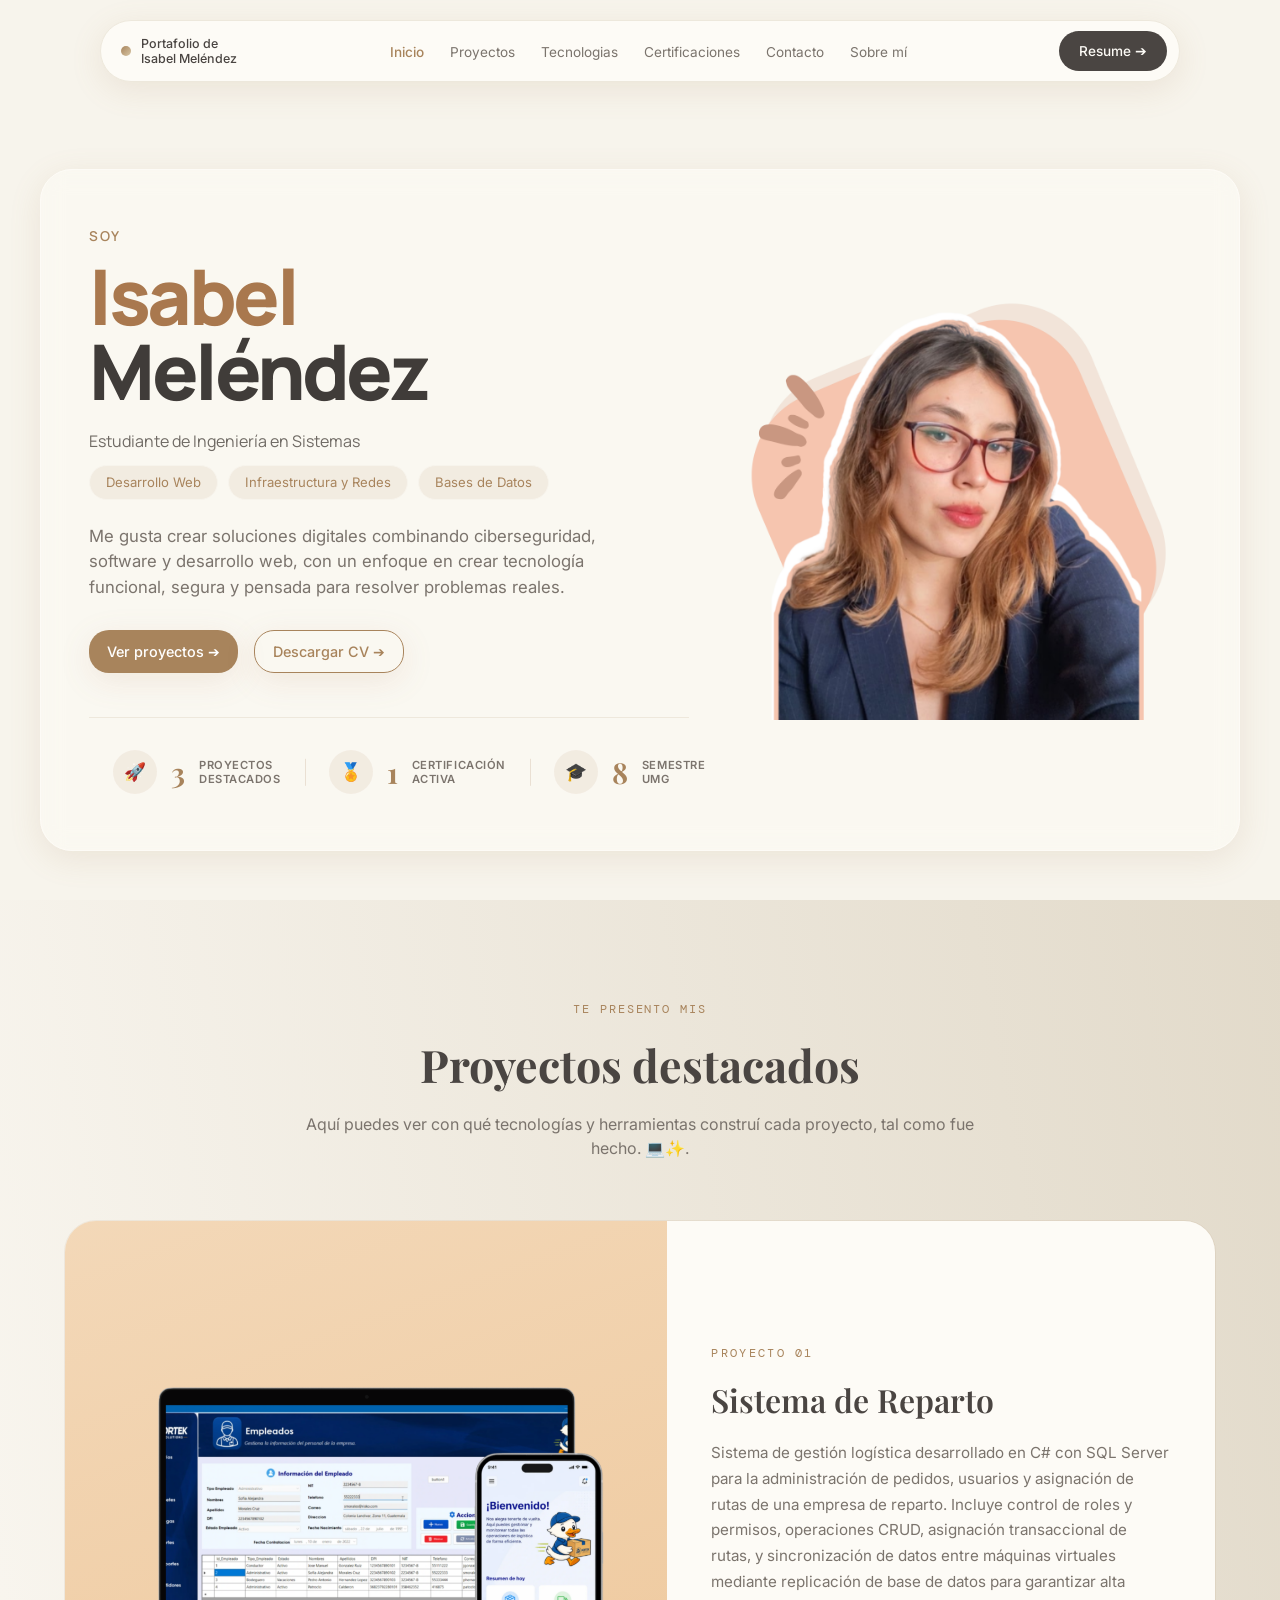
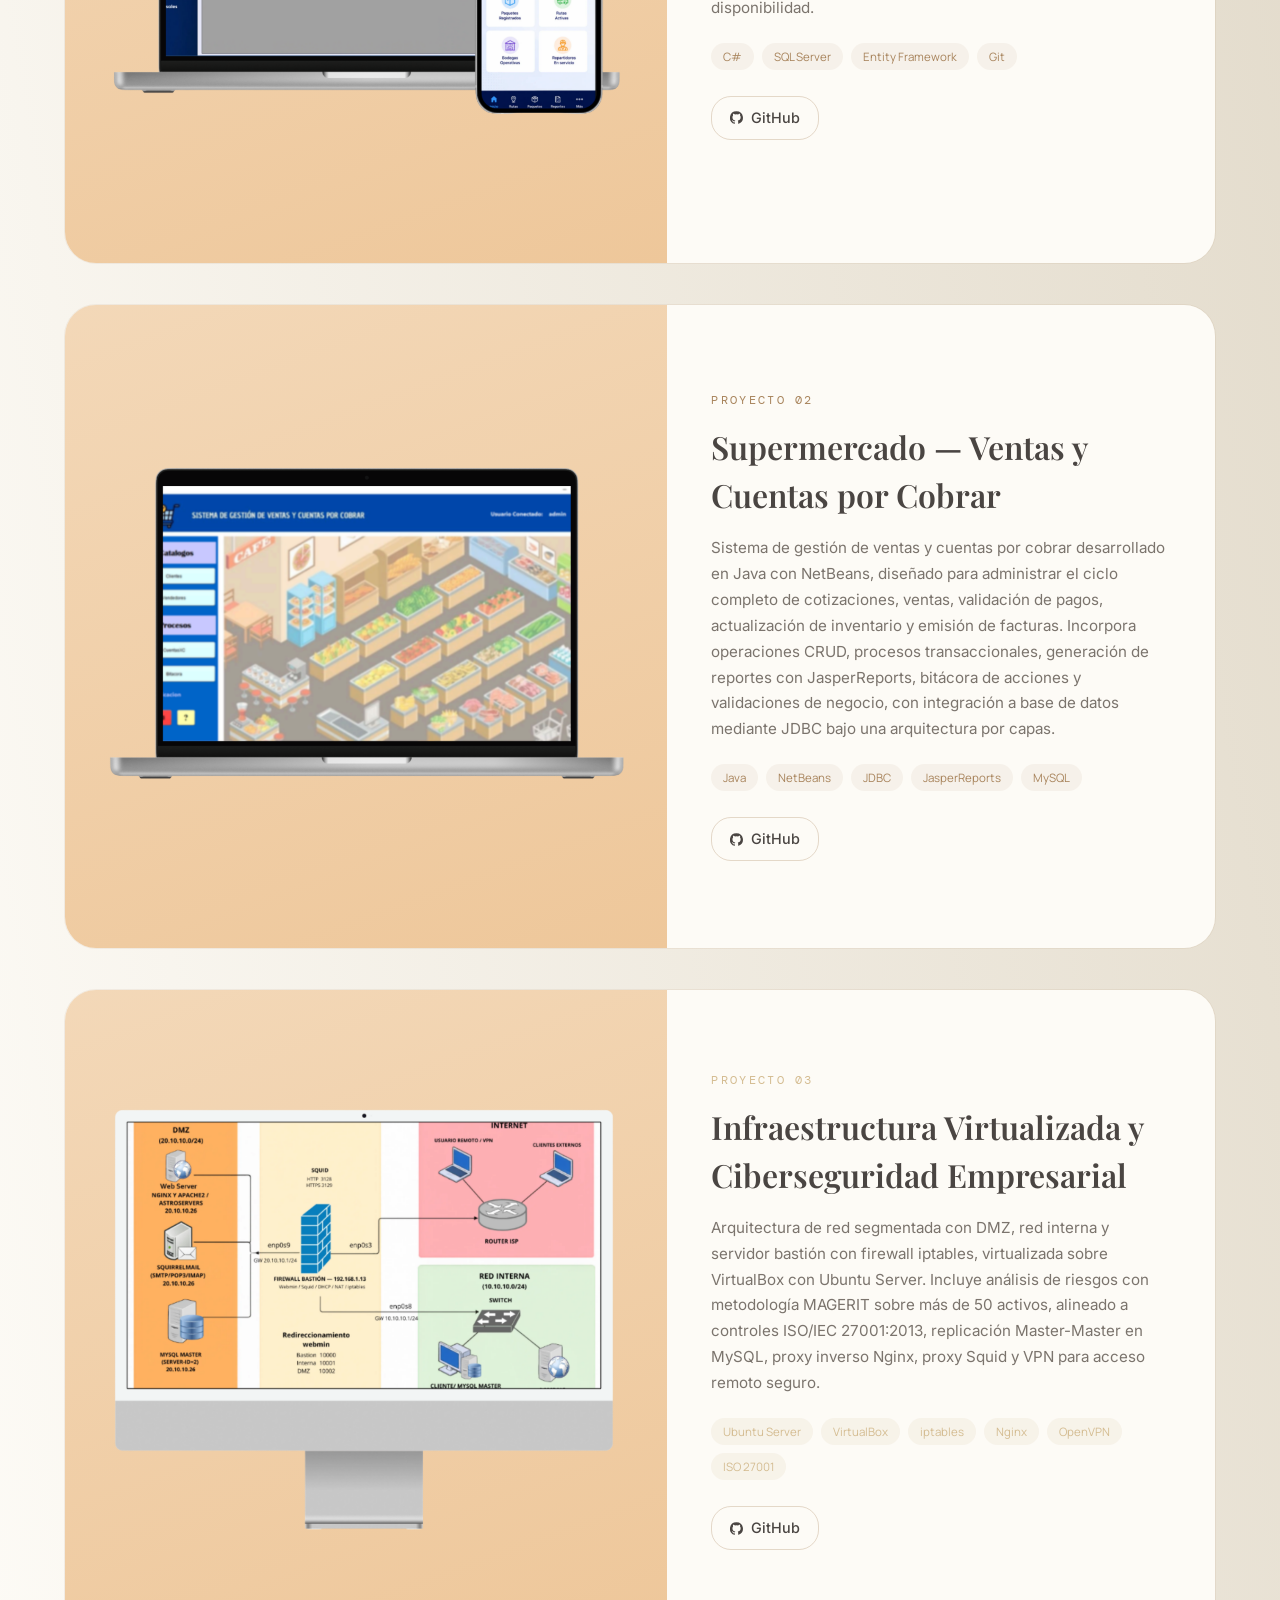
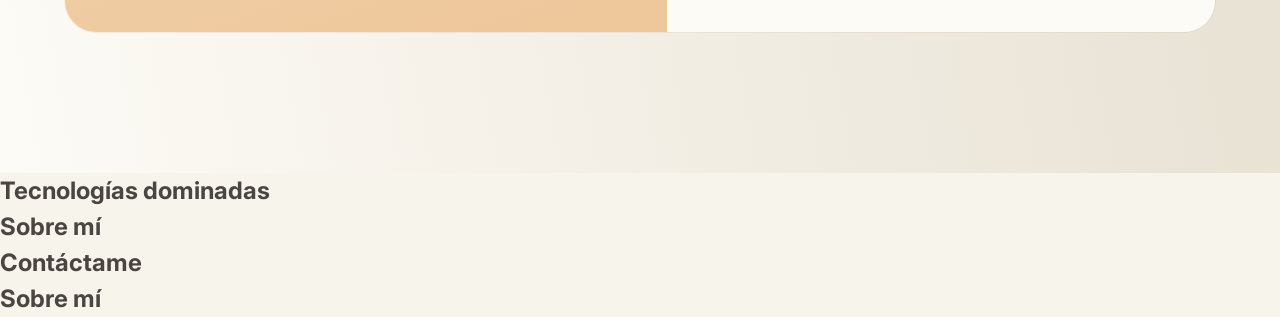
==== commit 80e6f9a4: "Hero y proyectos terminados" ====
--- a/index.html
+++ b/index.html
@@ -42,6 +42,7 @@
 
     <main>
       <section id="inicio" class="presentacion">
+        <div class="separador"></div>
         <div class="contenedor-seccion grid-presentacion">
 
           <div class="texto-presentacion">
@@ -162,6 +163,7 @@
                 <span class="tag">JDBC</span><span class="tag">JasperReports</span><span class="tag">MySQL</span>
               </div>
               <div class="btn-row">
+                 <!-- el vector de logo de github -->
                 <a href="https://github.com/IsabelMelendezz/proyectop32k25.git" target="_blank" rel="noopener" class="btn btn--ghost btn--sm">
                   <svg width="13" height="13" viewBox="0 0 24 24" fill="currentColor"><path d="M12 .3a12 12 0 00-3.8 23.4c.6.1.8-.3.8-.6v-2.2c-3.3.7-4-1.6-4-1.6-.6-1.3-1.3-1.7-1.3-1.7-1.1-.7.1-.7.1-.7 1.2 0 1.8 1.2 1.8 1.2 1 1.8 2.8 1.3 3.5 1 .1-.8.4-1.3.8-1.6-2.7-.3-5.4-1.3-5.4-5.9 0-1.3.5-2.4 1.2-3.2-.1-.3-.5-1.5.1-3.2 0 0 1-.3 3.3 1.2a11.3 11.3 0 016 0c2.3-1.5 3.3-1.2 3.3-1.2.6 1.7.2 2.9.1 3.2.8.8 1.2 1.9 1.2 3.2 0 4.6-2.7 5.6-5.4 5.9.4.4.8 1.1.8 2.2v3.3c0 .3.2.7.8.6A12 12 0 0012 .3z"/></svg>
                   GitHub
@@ -196,6 +198,7 @@
                 <span class="tag tag--dark">OpenVPN</span><span class="tag tag--dark">ISO 27001</span>
               </div>
               <div class="btn-row">
+                 <!-- el vector de logo de github -->
                 <a href="https://github.com/IsabelMelendezz/Nube_Privada_2K26.git" class="btn btn--ghost btn--sm" target="_blank" rel="noopener">
                   <svg width="13" height="13" viewBox="0 0 24 24" fill="currentColor"><path d="M12 .3a12 12 0 00-3.8 23.4c.6.1.8-.3.8-.6v-2.2c-3.3.7-4-1.6-4-1.6-.6-1.3-1.3-1.7-1.3-1.7-1.1-.7.1-.7.1-.7 1.2 0 1.8 1.2 1.8 1.2 1 1.8 2.8 1.3 3.5 1 .1-.8.4-1.3.8-1.6-2.7-.3-5.4-1.3-5.4-5.9 0-1.3.5-2.4 1.2-3.2-.1-.3-.5-1.5.1-3.2 0 0 1-.3 3.3 1.2a11.3 11.3 0 016 0c2.3-1.5 3.3-1.2 3.3-1.2.6 1.7.2 2.9.1 3.2.8.8 1.2 1.9 1.2 3.2 0 4.6-2.7 5.6-5.4 5.9.4.4.8 1.1.8 2.2v3.3c0 .3.2.7.8.6A12 12 0 0012 .3z"/></svg>
                   GitHub
--- a/style.css
+++ b/style.css
@@ -9,7 +9,8 @@
   --accent:       #A8845C;
   --accent-dark:  #8E6E4B;
   --accent-soft:  #D8C6A5;
-  --accent-soft-2:#C8B28C; 
+  --accent-soft-2:#d4bc91; 
+  --accent-soft-3:#e2daca; 
   --titulo-font: 'Playfair Display', serif;   
   --texto-font:  'Inter', sans-serif;        
   --codigo-font: 'DM Mono', monospace; 
@@ -46,8 +47,16 @@
   padding: 0 24px;
 }
 
+#inicio {
+  background: var(--cream-soft);
+}
+#proyectos {
+  background: linear-gradient(3500deg, var(--accent-soft-3), var(--cream-light));
+}
+
+
 /* =========================================================
-   BOTONES
+                         BOTONES
    ========================================================= */
 .btn{
   display:inline-flex; align-items:center; gap:8px;
@@ -73,7 +82,7 @@
 .btn--icon-only{ padding: 12px; border-radius: 50%; }
 
 /* =========================================================
-   NAVBAR FLOTANTE
+                      NAVBAR FLOTANTE
    ========================================================= */
 .navbar{
   position: fixed; top: 20px; left: 0; right: 0;
@@ -123,7 +132,7 @@
   transition: color .2s ease;
   position:relative;
 }
-.nav-link:hover{ color: var(--accent); }
+.nav-link:hover{ color: var(--accent);}
 .nav-link.active{ color: var(--accent); font-weight:500; }
 
 .nav-acciones{ display:flex; align-items:center; gap:10px; }
@@ -139,6 +148,8 @@
   transition: background .2s ease;
 }
 .btn-curriculum:hover{ background:var(--accent-dark); }
+
+/* mi menu de hamburguesita si es en pantallas pequeñas */
 
 .nav-toggle{
   display:none;
@@ -182,7 +193,7 @@
 }
 
 /* =========================================================
-   PRESENTACIÓN (Inicio)
+                PRESENTACIÓN (o mi Inicio)
    ========================================================= */
 .presentacion {
   position: relative;
@@ -205,10 +216,11 @@
   margin: 0 auto;
   padding-left: 24px;
   padding-right: 24px;
+ 
 
   /* --- capa de atras para el fondo --- */
   background: rgba(253, 251, 246, 0.55);
-  border: 1px solid var(--accent-soft);
+  border: 1px solid var(--cream-light);
   border-radius: var(--borde-grande);
   backdrop-filter: blur(12px);
   -webkit-backdrop-filter: blur(12px);
@@ -263,7 +275,7 @@
     margin-top: 12px;
 }
 
-/* --- habilidades (etiquetas tipo pastilla) --- */
+/* ---mis tags principales de habilidad --- */
 .fila-etiquetas {
   display: flex;
   flex-wrap: wrap;
@@ -329,7 +341,7 @@
   gap: 0;
   margin-top: 44px;
   padding-top: 32px;
-  border-top: 1px solid rgba(168,132,92,0.15);
+  border-top: 1px solid rgba(168,132,92,0.15); /*para mi linea que divide las celdas*/
 }
 
 .estadistica {
@@ -397,7 +409,7 @@
 /* esto es para el manejo responsive asi mi foto se ve primero al cargarlo en tablet o celular */
 @media (max-width: 959px) {
   .logoPrincipal {
-    order: -1; /* la foto sube arriba del texto en móvil/tablet */
+    order: -1; /* muevo la foto para arriba del contenido*/
     margin-bottom: 20px;
   }
 }
@@ -418,6 +430,17 @@
     width: 100%;
     text-align: center;
   }
+}
+
+.separador {
+  height: 80px;
+  background: var(--accent-soft);
+  clip-path: polygon(0 0, 100% 100%, 0 100%);
+  transition: clip-path .4s ease, background .4s ease;
+}
+
+.separador:hover {
+  clip-path: polygon(0 0, 100% 0, 0 100%);
 }
 
 /* =========================================================
@@ -515,12 +538,12 @@
 
 .tag-row{ display:flex; flex-wrap:wrap; gap:8px; margin-bottom: 26px; }
 .tag{
-  font-family: var(--codigo-font);
+  font-family: Manrope;
   font-size: 0.72rem;
   padding: 5px 12px;
   border-radius: 999px;
   background: rgba(168,132,92,0.08);
-  border: 1px solid rgba(168,132,92,0.2);
+  border: 0;
   color: var(--accent);
 }
 .tag--dark{
@@ -549,5 +572,3 @@
 .project-panel--infra .project-title,
 .project-panel--infra .project-desc{ color: #EDE6DC; }
 .project-panel--infra .project-desc{ color: #B4ABA0; }
-
-
